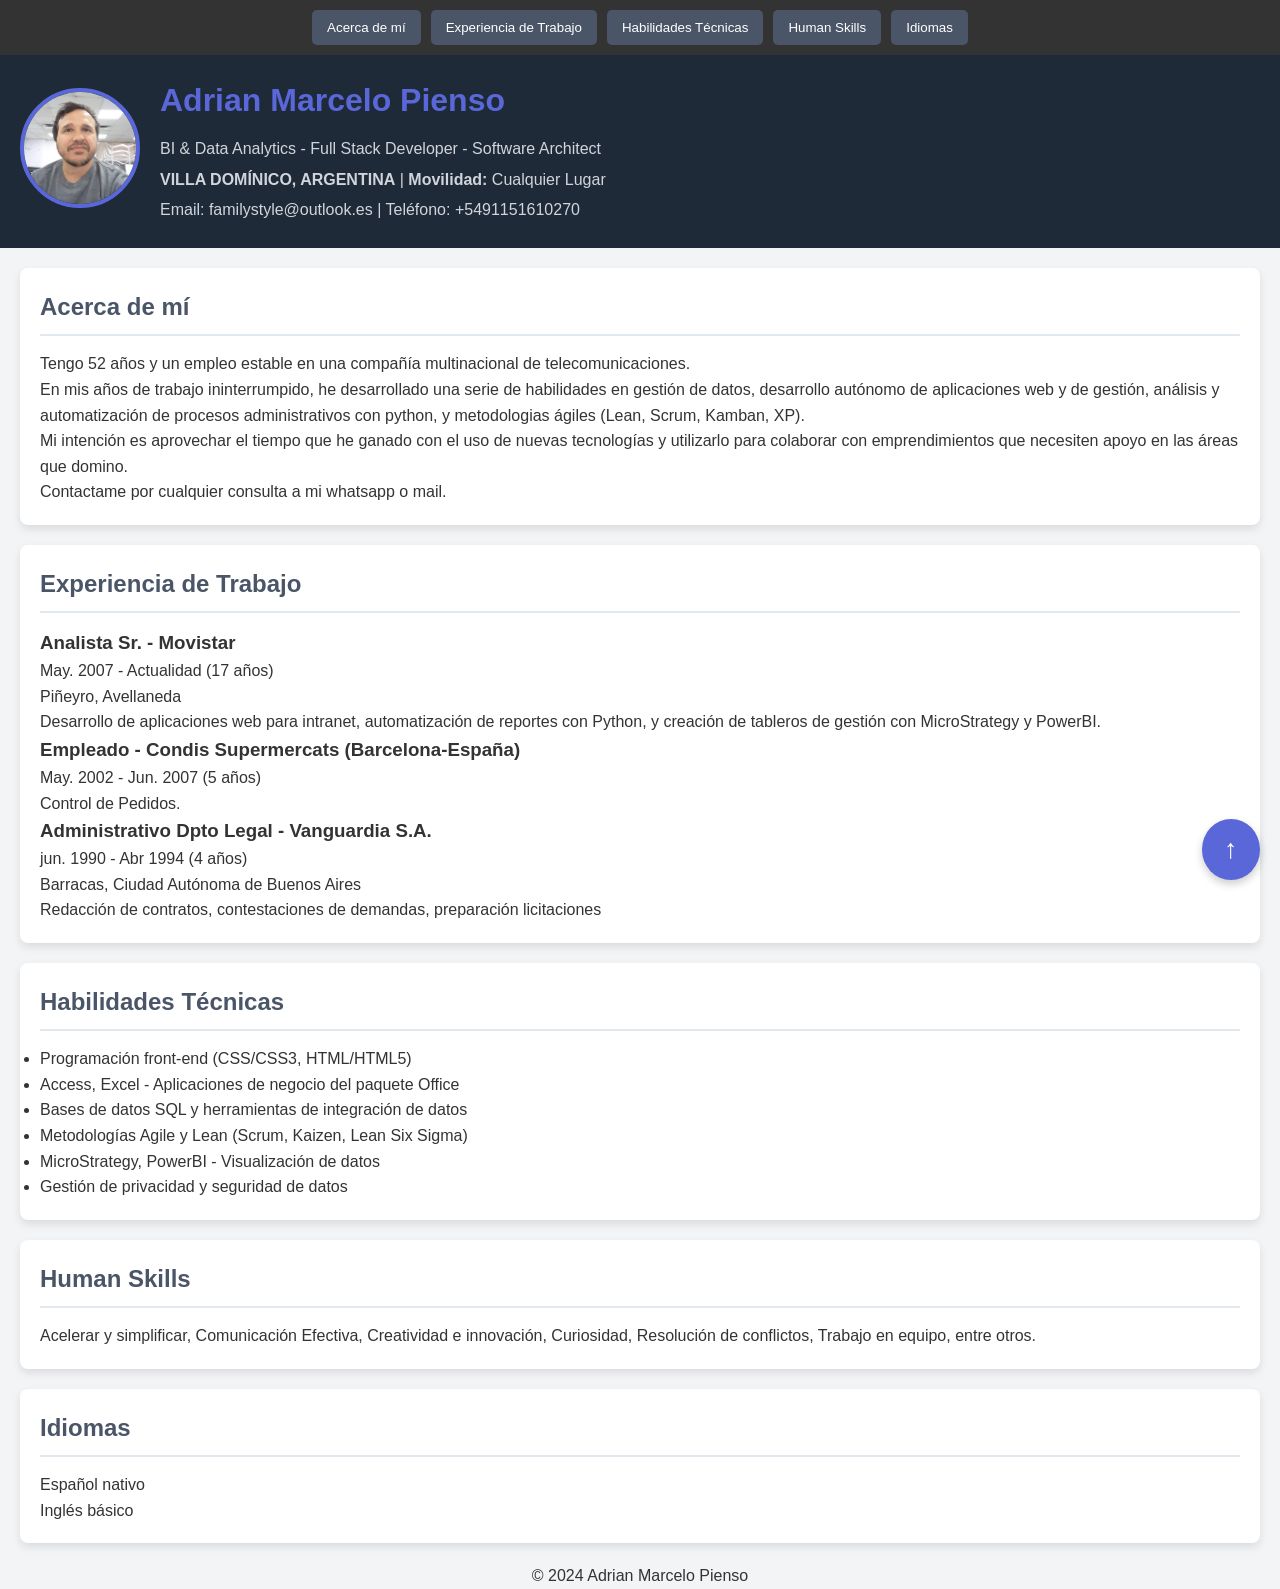
==== index.html @ 44ca7e8e "Subir proyecto de currículum vitae" ====
<!DOCTYPE html>
<html lang="es">
<head>
    <meta charset="UTF-8">
    <meta name="viewport" content="width=device-width, initial-scale=1.0">
    <title>Currículum Vitae - Adrian Marcelo Pienso</title>
    <link rel="stylesheet" href="styles.css">
</head>
<body>
    <!-- Navegación con botón de menú para dispositivos móviles -->
    <nav class="navigation">
        <button class="menu-icon" onclick="toggleMenu()">☰</button>
        <div class="nav-links">
            <button onclick="scrollToSection('about')">Acerca de mí</button>
            <button onclick="scrollToSection('experience')">Experiencia de Trabajo</button>
            <button onclick="scrollToSection('skills')">Habilidades Técnicas</button>
            <button onclick="scrollToSection('human-skills')">Human Skills</button>
            <button onclick="scrollToSection('languages')">Idiomas</button>
        </div>
    </nav>

    <header>
        <div class="photo">
            <img src="img/FotoPerfil.jpg" alt="Foto de Adrian Marcelo Pienso">
        </div>
        <div class="info">
            <h1>Adrian Marcelo Pienso</h1>
            <p>BI & Data Analytics - Full Stack Developer - Software Architect</p>
            <p><strong>VILLA DOMÍNICO, ARGENTINA</strong> | <strong>Movilidad:</strong> Cualquier Lugar</p>
            <p>Email: familystyle@outlook.es | Teléfono: +5491151610270</p>
        </div>
    </header>

    <main>
        <!-- Secciones del CV -->
        <section id="about">
            <h2>Acerca de mí</h2>
            <p>
                Tengo 52 años y un empleo estable en una compañía multinacional de telecomunicaciones.
                <br>En mis años de trabajo ininterrumpido, he desarrollado una serie de habilidades en gestión de datos, desarrollo autónomo de aplicaciones web y de gestión, análisis y automatización de procesos administrativos con python, y metodologias ágiles (Lean, Scrum, Kamban, XP).
                <br>Mi intención es aprovechar el tiempo que he ganado con el uso de nuevas tecnologías y utilizarlo para colaborar con emprendimientos que necesiten apoyo en las áreas que domino.
                <br>Contactame por cualquier consulta a mi whatsapp o mail.
            </p>

        </section>

        <section id="experience">
            <h2>Experiencia de Trabajo</h2>
            <div class="job">
                <h3>Analista Sr. - Movistar</h3>
                <span class="date">May. 2007 - Actualidad (17 años)</span>
                <p>Piñeyro, Avellaneda</p>
                <p>Desarrollo de aplicaciones web para intranet, automatización de reportes con Python, y creación de tableros de gestión con MicroStrategy y PowerBI.</p>
            </div>
            <div class="job">
                <h3>Empleado - Condis Supermercats (Barcelona-España)</h3>
                <span class="date">May. 2002 - Jun. 2007 (5 años)</span>
                <p>Control de Pedidos.</p>
            </div>
            <div class="job">
                <h3>Administrativo Dpto Legal - Vanguardia S.A.</h3>
                <span class="date">jun. 1990 - Abr 1994 (4 años)</span>
                <p>Barracas, Ciudad Autónoma de Buenos Aires</p>
                <p>Redacción de contratos, contestaciones de demandas, preparación licitaciones</p>
            </div>

        </section>

        <section id="skills">
            <h2>Habilidades Técnicas</h2>
            <ul>
                <li>Programación front-end (CSS/CSS3, HTML/HTML5)</li>
                <li>Access, Excel - Aplicaciones de negocio del paquete Office</li>
                <li>Bases de datos SQL y herramientas de integración de datos</li>
                <li>Metodologías Agile y Lean (Scrum, Kaizen, Lean Six Sigma)</li>
                <li>MicroStrategy, PowerBI - Visualización de datos</li>
                <li>Gestión de privacidad y seguridad de datos</li>
            </ul>
        </section>

        <section id="human-skills">
            <h2>Human Skills</h2>
            <p>Acelerar y simplificar, Comunicación Efectiva, Creatividad e innovación, Curiosidad, Resolución de conflictos, Trabajo en equipo, entre otros.</p>
        </section>

        <section id="languages">
            <h2>Idiomas</h2>
            <p>Español nativo</p>
            <p>Inglés básico</p>
        </section>
    </main>
    
    <footer>
        <p>&copy; 2024 Adrian Marcelo Pienso</p>
    </footer>

    <!-- Botón flotante para regresar arriba -->
    <button onclick="scrollToTop()" class="back-to-top">↑</button>

    <script>
        function scrollToSection(sectionId) {
            document.getElementById(sectionId).scrollIntoView({ behavior: 'smooth' });
        }

        function scrollToTop() {
            window.scrollTo({ top: 0, behavior: 'smooth' });
        }

        function toggleMenu() {
            const navLinks = document.querySelector('.nav-links');
            navLinks.classList.toggle('active');
        }
    </script>
</body>
</html>
---- styles.css ----
/* Global Styles */
* {
    margin: 0;
    padding: 0;
    box-sizing: border-box;
    font-family: Arial, sans-serif;
}

body {
    background-color: #f3f4f6;
    color: #333;
    line-height: 1.6;
}

/* Header */
header {
    display: flex;
    align-items: center;
    background-color: #1e2a38;
    color: #ffffff;
    padding: 20px;
    flex-wrap: wrap; /* Permitir que los elementos se apilen en pantallas pequeñas */
}

.photo img {
    width: 120px;
    height: 120px;
    border-radius: 50%;
    border: 4px solid #5a67d8;
}

.info {
    margin-left: 20px;
}

.info h1 {
    font-size: 2em;
    margin-bottom: 10px;
    color: #5a67d8;
}

.info p {
    margin: 5px 0;
    color: #d1d5db;
}

/* Main Content */
main {
    margin: 20px;
    display: flex;
    flex-direction: column;
    gap: 20px;
}

/* Sections */
section {
    background-color: #ffffff;
    padding: 20px;
    border-radius: 8px;
    box-shadow: 0 4px 8px rgba(0, 0, 0, 0.1);
}

h2 {
    color: #4a5568;
    border-bottom: 2px solid #e2e8f0;
    padding-bottom: 8px;
    margin-bottom: 15px;
    font-size: 1.5em;
}

/* Navigation */
.navigation {
    display: flex;
    justify-content: center;
    align-items: center;
    background-color: #333;
    padding: 10px;
    position: relative;
}

.menu-icon {
    display: none;
    background: none;
    border: none;
    font-size: 24px;
    color: #ffffff;
    cursor: pointer;
}

.nav-links {
    display: flex;
    gap: 10px;
}

.nav-links button {
    background-color: #4a5568;
    color: #ffffff;
    border: none;
    padding: 10px 15px;
    border-radius: 5px;
    cursor: pointer;
    transition: background 0.3s ease;
}

.nav-links button:hover {
    background-color: #2d3748;
}

/* Back to Top Button */
.back-to-top {
    position: fixed;
    bottom: 20px;
    right: 20px;
    background-color: #5a67d8;
    color: #ffffff;
    border: none;
    padding: 15px 22.5px;
    border-radius: 50%;
    font-size: 27px;
    cursor: pointer;
    box-shadow: 0 4px 8px rgba(0, 0, 0, 0.2);
    transition: background 0.3s ease;
}

.back-to-top:hover {
    background-color: #4c51bf;
}

/* Responsive Styles */
@media (max-width: 768px) {
    .photo {
        display: flex;
        justify-content: center;
        width: 100%;
        margin-bottom: 10px;
    }

    .info {
        margin-left: 0;
        text-align: center;
        width: 100%;
    }

    .nav-links {
        display: none;
        flex-direction: column;
        gap: 10px;
        position: absolute;
        top: 50px;
        left: 10px;
        background-color: #333;
        padding: 10px;
        border-radius: 5px;
    }

    .nav-links.active {
        display: flex;
    }

    .menu-icon {
        display: inline-block;
    }
}

footer{
    text-align: center;
}
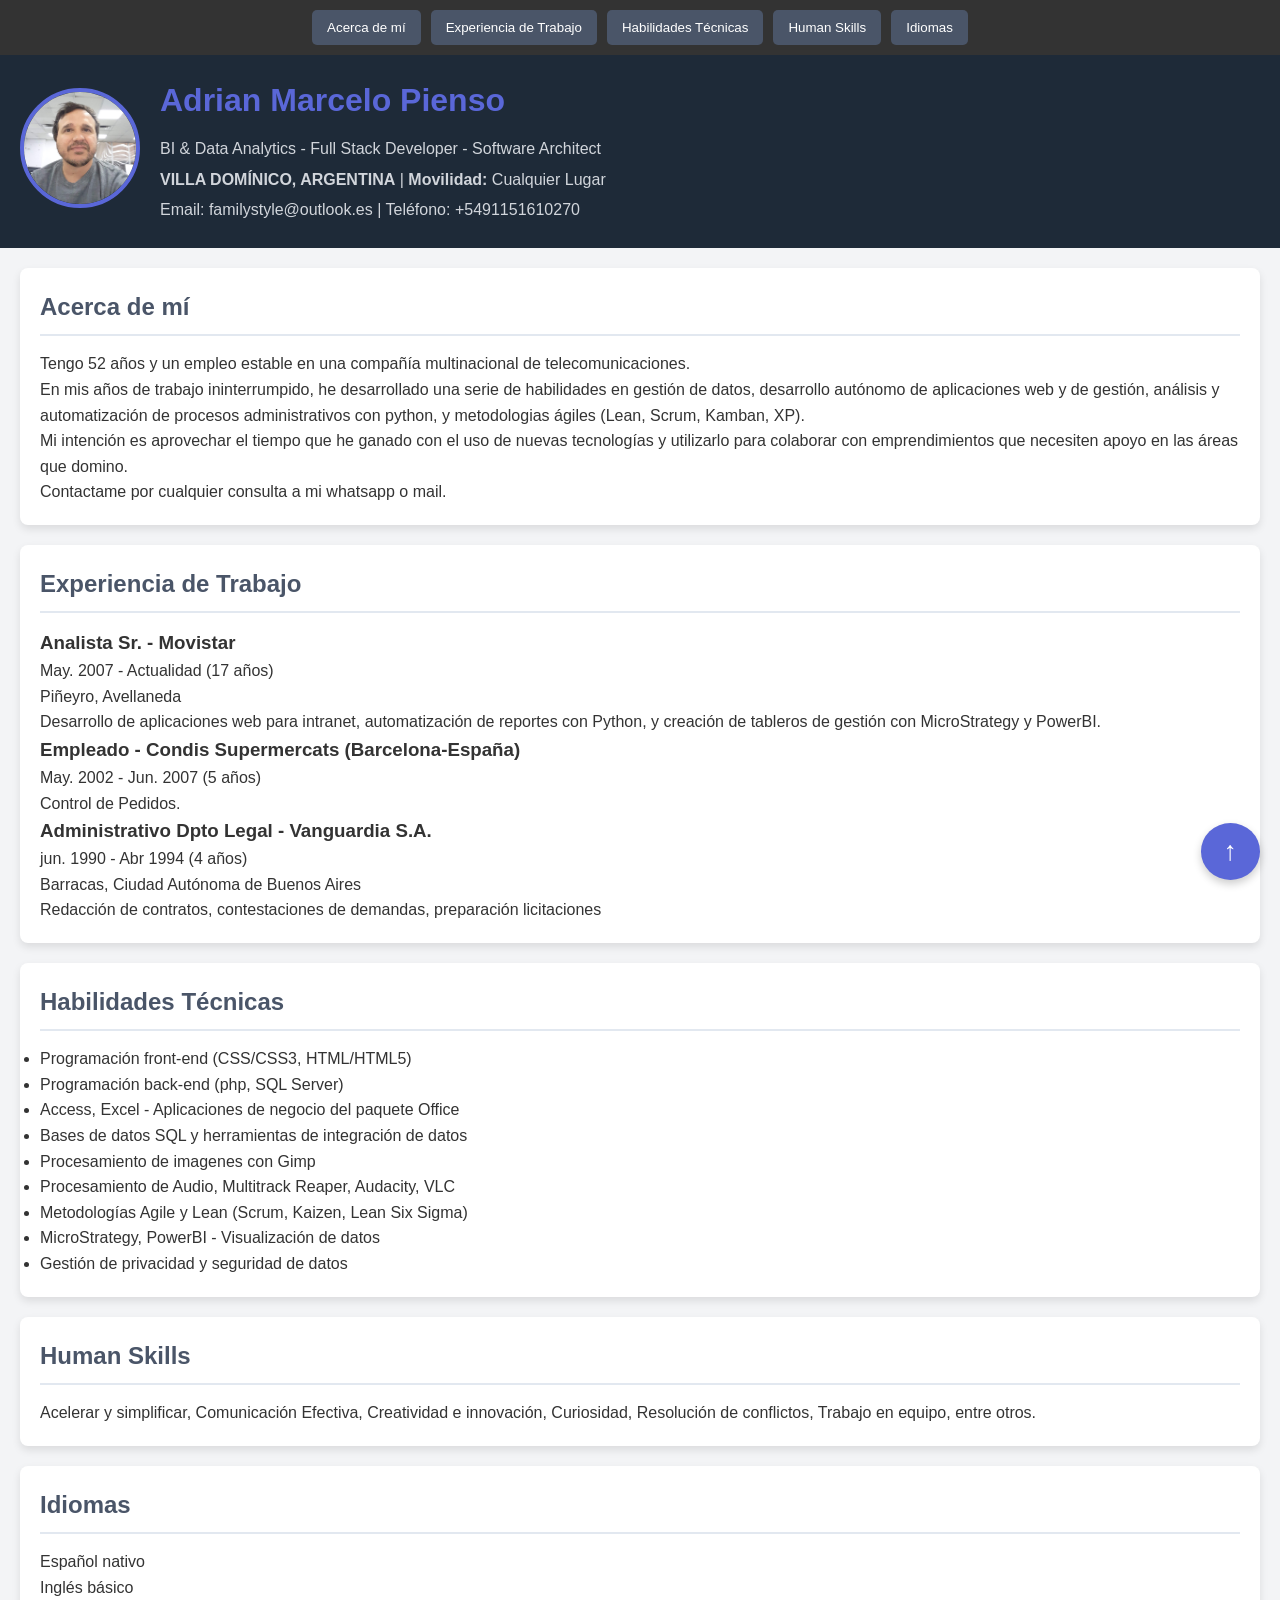
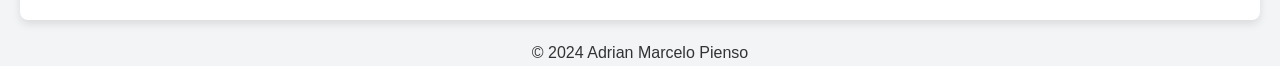
==== commit b78f4c28: "Actualización currículum vitae" ====
--- a/index.html
+++ b/index.html
@@ -70,8 +70,11 @@
             <h2>Habilidades Técnicas</h2>
             <ul>
                 <li>Programación front-end (CSS/CSS3, HTML/HTML5)</li>
+                <li>Programación back-end (php, SQL Server)</li>
                 <li>Access, Excel - Aplicaciones de negocio del paquete Office</li>
                 <li>Bases de datos SQL y herramientas de integración de datos</li>
+                <li>Procesamiento de imagenes con Gimp</li>
+                <li>Procesamiento de Audio, Multitrack Reaper, Audacity, VLC</li>
                 <li>Metodologías Agile y Lean (Scrum, Kaizen, Lean Six Sigma)</li>
                 <li>MicroStrategy, PowerBI - Visualización de datos</li>
                 <li>Gestión de privacidad y seguridad de datos</li>
--- a/styles.css
+++ b/styles.css
@@ -114,7 +114,7 @@
     background-color: #5a67d8;
     color: #ffffff;
     border: none;
-    padding: 15px 22.5px;
+    padding: 13px 23px;
     border-radius: 50%;
     font-size: 27px;
     cursor: pointer;
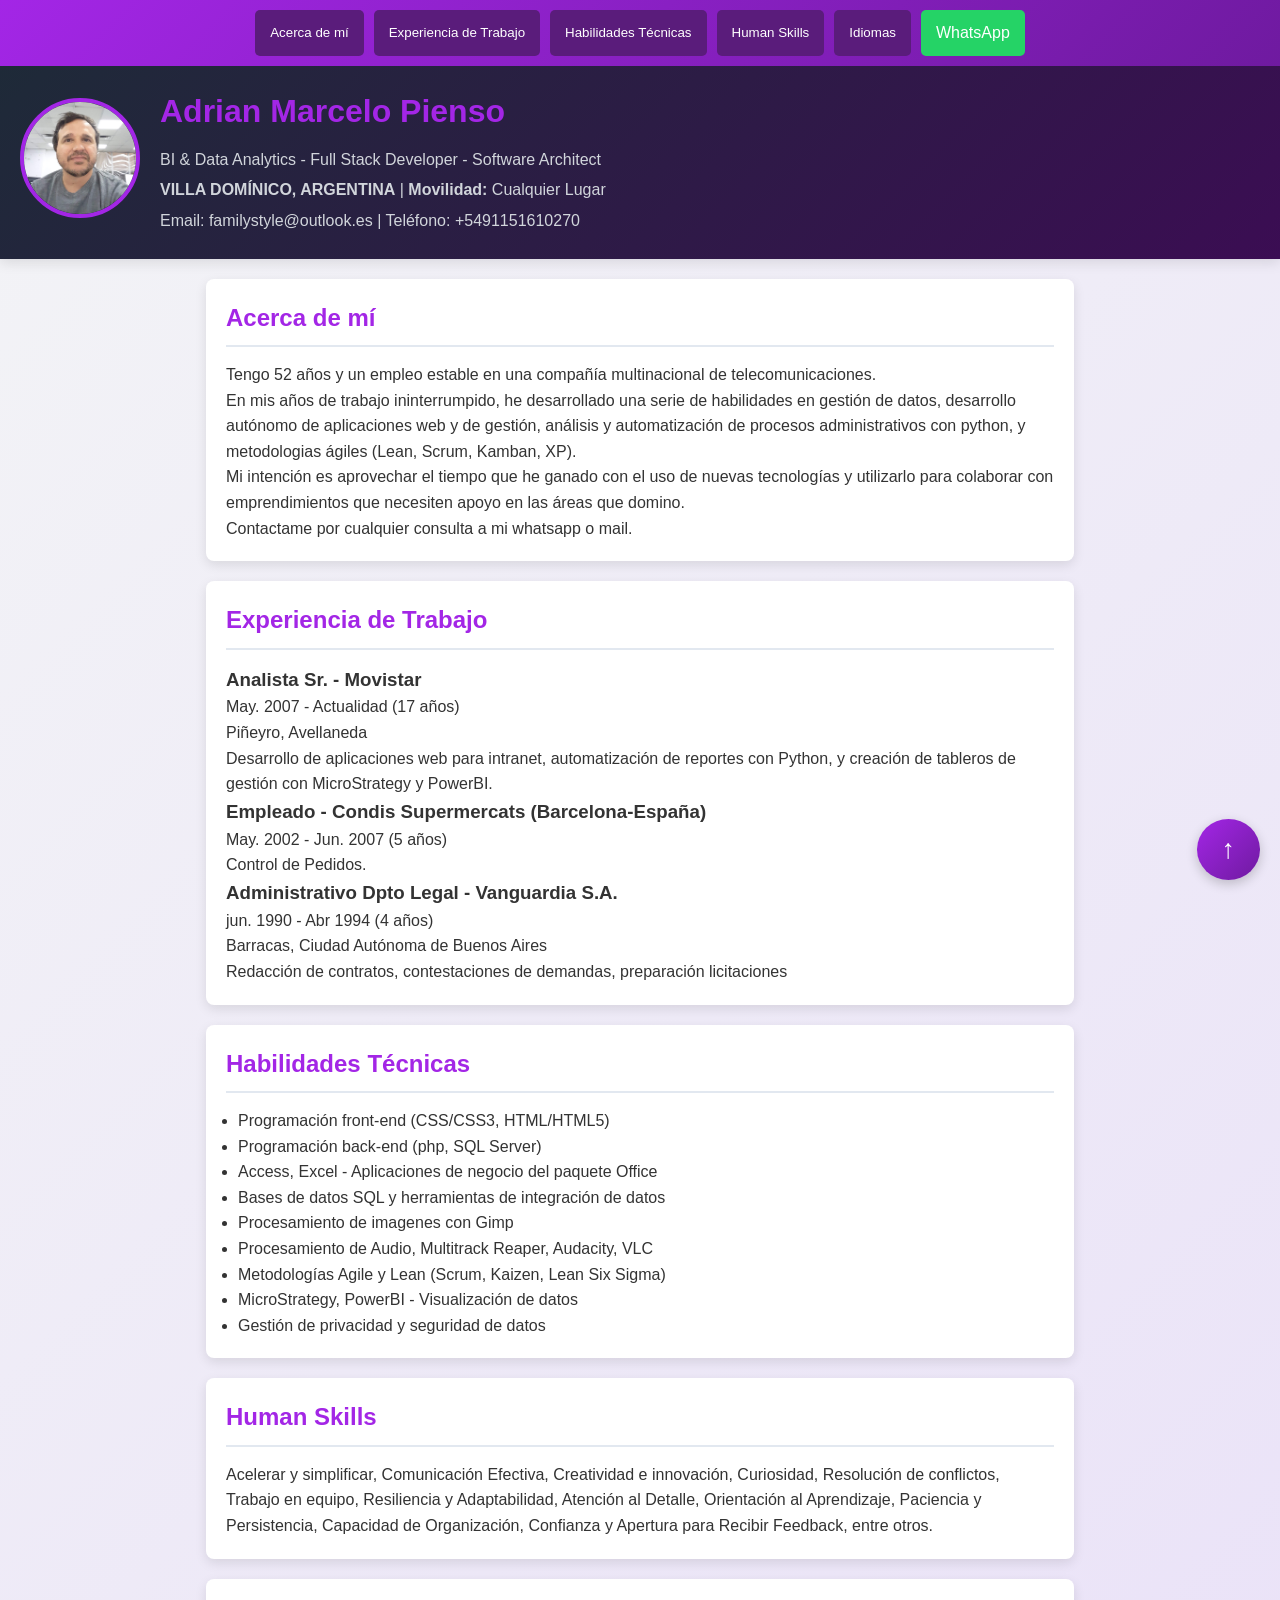
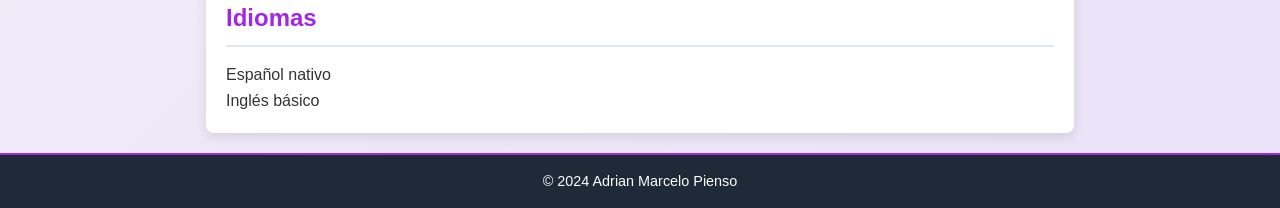
==== commit b64ea0b7: "Actualización currículum vitae" ====
--- a/index.html
+++ b/index.html
@@ -7,8 +7,8 @@
     <link rel="stylesheet" href="styles.css">
 </head>
 <body>
-    <!-- Navegación con botón de menú para dispositivos móviles -->
-    <nav class="navigation">
+    <!-- Navigation -->
+    <div class="navigation">
         <button class="menu-icon" onclick="toggleMenu()">☰</button>
         <div class="nav-links">
             <button onclick="scrollToSection('about')">Acerca de mí</button>
@@ -16,8 +16,11 @@
             <button onclick="scrollToSection('skills')">Habilidades Técnicas</button>
             <button onclick="scrollToSection('human-skills')">Human Skills</button>
             <button onclick="scrollToSection('languages')">Idiomas</button>
+            <!-- Nuevo botón de WhatsApp -->
+            <a href="https://api.whatsapp.com/send/?phone=5491151610270&text=Hola+Adrian%21" target="_blank" class="whatsapp-button">WhatsApp</a>
         </div>
-    </nav>
+    </div>
+
 
     <header>
         <div class="photo">
@@ -83,8 +86,9 @@
 
         <section id="human-skills">
             <h2>Human Skills</h2>
-            <p>Acelerar y simplificar, Comunicación Efectiva, Creatividad e innovación, Curiosidad, Resolución de conflictos, Trabajo en equipo, entre otros.</p>
+            <p>Acelerar y simplificar, Comunicación Efectiva, Creatividad e innovación, Curiosidad, Resolución de conflictos, Trabajo en equipo, Resiliencia y Adaptabilidad, Atención al Detalle, Orientación al Aprendizaje, Paciencia y Persistencia, Capacidad de Organización, Confianza y Apertura para Recibir Feedback, entre otros.</p>
         </section>
+       
 
         <section id="languages">
             <h2>Idiomas</h2>
--- a/styles.css
+++ b/styles.css
@@ -7,7 +7,7 @@
 }
 
 body {
-    background-color: #f3f4f6;
+    background: linear-gradient(135deg, #f3f4f6, #eae2f8);
     color: #333;
     line-height: 1.6;
 }
@@ -16,17 +16,18 @@
 header {
     display: flex;
     align-items: center;
-    background-color: #1e2a38;
+    background: linear-gradient(135deg, #1e2a38, #3b0d53);
     color: #ffffff;
     padding: 20px;
     flex-wrap: wrap; /* Permitir que los elementos se apilen en pantallas pequeñas */
+    box-shadow: 0px 4px 12px rgba(0, 0, 0, 0.1);
 }
 
 .photo img {
     width: 120px;
     height: 120px;
     border-radius: 50%;
-    border: 4px solid #5a67d8;
+    border: 4px solid #a326e6;
 }
 
 .info {
@@ -36,7 +37,7 @@
 .info h1 {
     font-size: 2em;
     margin-bottom: 10px;
-    color: #5a67d8;
+    color: #a326e6;
 }
 
 .info p {
@@ -54,14 +55,21 @@
 
 /* Sections */
 section {
-    background-color: #ffffff;
+    background: #ffffff;
     padding: 20px;
     border-radius: 8px;
-    box-shadow: 0 4px 8px rgba(0, 0, 0, 0.1);
+    box-shadow: 0px 4px 12px rgba(0, 0, 0, 0.1);
+    transition: transform 0.3s ease;
+    width: 70%; /* Ocupa el 70% del ancho en pantallas grandes */
+    margin: 0 auto; /* Centra la sección horizontalmente */
+}
+
+section:hover {
+    transform: scale(1.02);
 }
 
 h2 {
-    color: #4a5568;
+    color: #a326e6;
     border-bottom: 2px solid #e2e8f0;
     padding-bottom: 8px;
     margin-bottom: 15px;
@@ -73,7 +81,7 @@
     display: flex;
     justify-content: center;
     align-items: center;
-    background-color: #333;
+    background: linear-gradient(135deg, #a326e6, #6f1aa0);
     padding: 10px;
     position: relative;
 }
@@ -93,17 +101,18 @@
 }
 
 .nav-links button {
-    background-color: #4a5568;
+    background-color: #5a1c7b;
     color: #ffffff;
     border: none;
     padding: 10px 15px;
     border-radius: 5px;
     cursor: pointer;
-    transition: background 0.3s ease;
+    transition: background 0.3s ease, transform 0.3s ease;
 }
 
 .nav-links button:hover {
-    background-color: #2d3748;
+    background-color: #a326e6;
+    transform: translateY(-2px);
 }
 
 /* Back to Top Button */
@@ -111,20 +120,52 @@
     position: fixed;
     bottom: 20px;
     right: 20px;
-    background-color: #5a67d8;
+    background: linear-gradient(135deg, #a326e6, #6f1aa0);
     color: #ffffff;
     border: none;
-    padding: 13px 23px;
+    padding: 15px 25px;
     border-radius: 50%;
     font-size: 27px;
     cursor: pointer;
-    box-shadow: 0 4px 8px rgba(0, 0, 0, 0.2);
+    box-shadow: 0px 4px 12px rgba(0, 0, 0, 0.2);
+    transition: background 0.3s ease, box-shadow 0.3s ease;
+}
+
+.back-to-top:hover {
+    background: #6f1aa0;
+    box-shadow: 0px 6px 14px rgba(0, 0, 0, 0.3);
+}
+
+/* Footer */
+footer {
+    text-align: center;
+    padding: 15px;
+    background: #1e2a38;
+    color: #ffffff;
+    font-size: 0.9em;
+    margin-top: 20px;
+    border-top: 2px solid #a326e6;
+}
+
+li {
+    margin-left: 12px;
+}
+
+/* Estilo para el botón de WhatsApp */
+.whatsapp-button {
+    background-color: #25d366; /* Color verde de WhatsApp */
+    color: #ffffff;
+    text-decoration: none;
+    padding: 10px 15px;
+    border-radius: 5px;
+    cursor: pointer;
     transition: background 0.3s ease;
 }
 
-.back-to-top:hover {
-    background-color: #4c51bf;
-}
+.whatsapp-button:hover {
+    background-color: #1ebc57;
+}
+
 
 /* Responsive Styles */
 @media (max-width: 768px) {
@@ -148,7 +189,7 @@
         position: absolute;
         top: 50px;
         left: 10px;
-        background-color: #333;
+        background-color: #5a1c7b;
         padding: 10px;
         border-radius: 5px;
     }
@@ -160,8 +201,8 @@
     .menu-icon {
         display: inline-block;
     }
-}
-
-footer{
-    text-align: center;
+    
+    section {
+        width: 100%; /* Ocupa el 100% del ancho en pantallas pequeñas */
+    }
 }
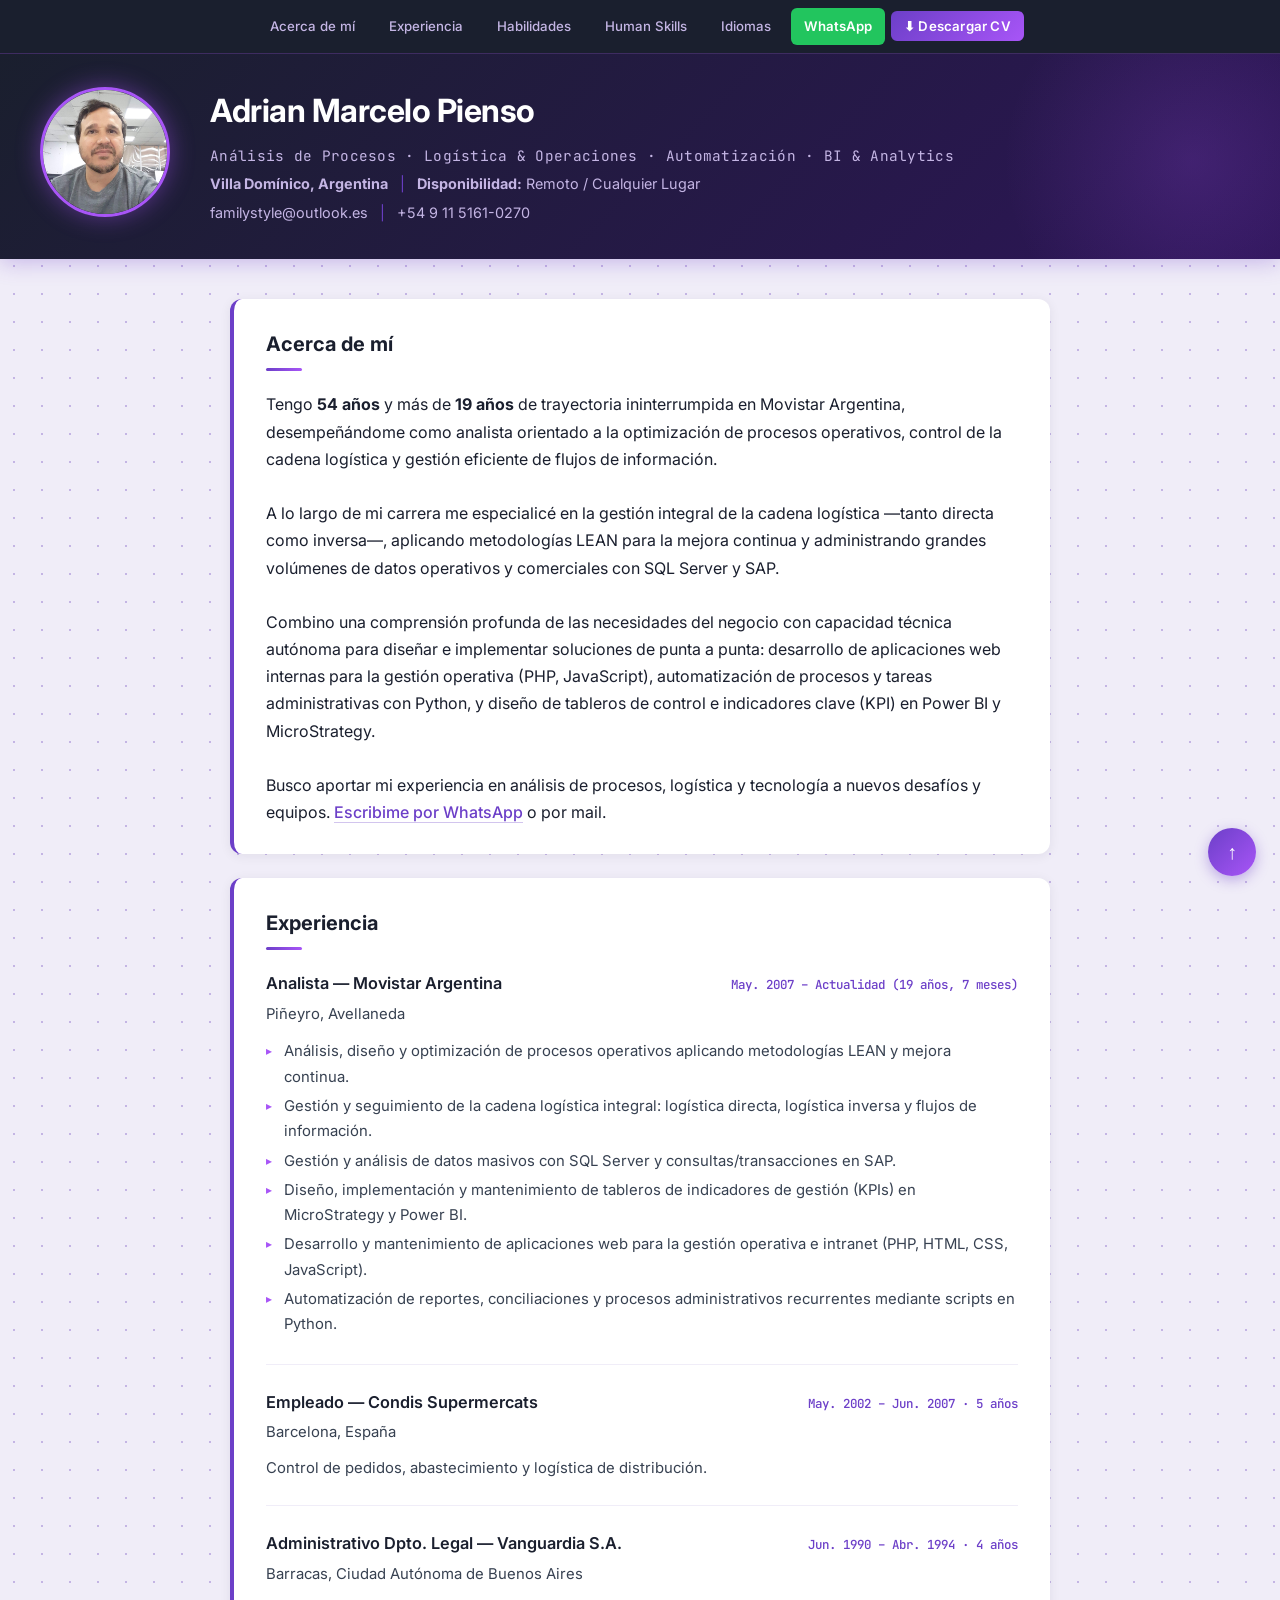
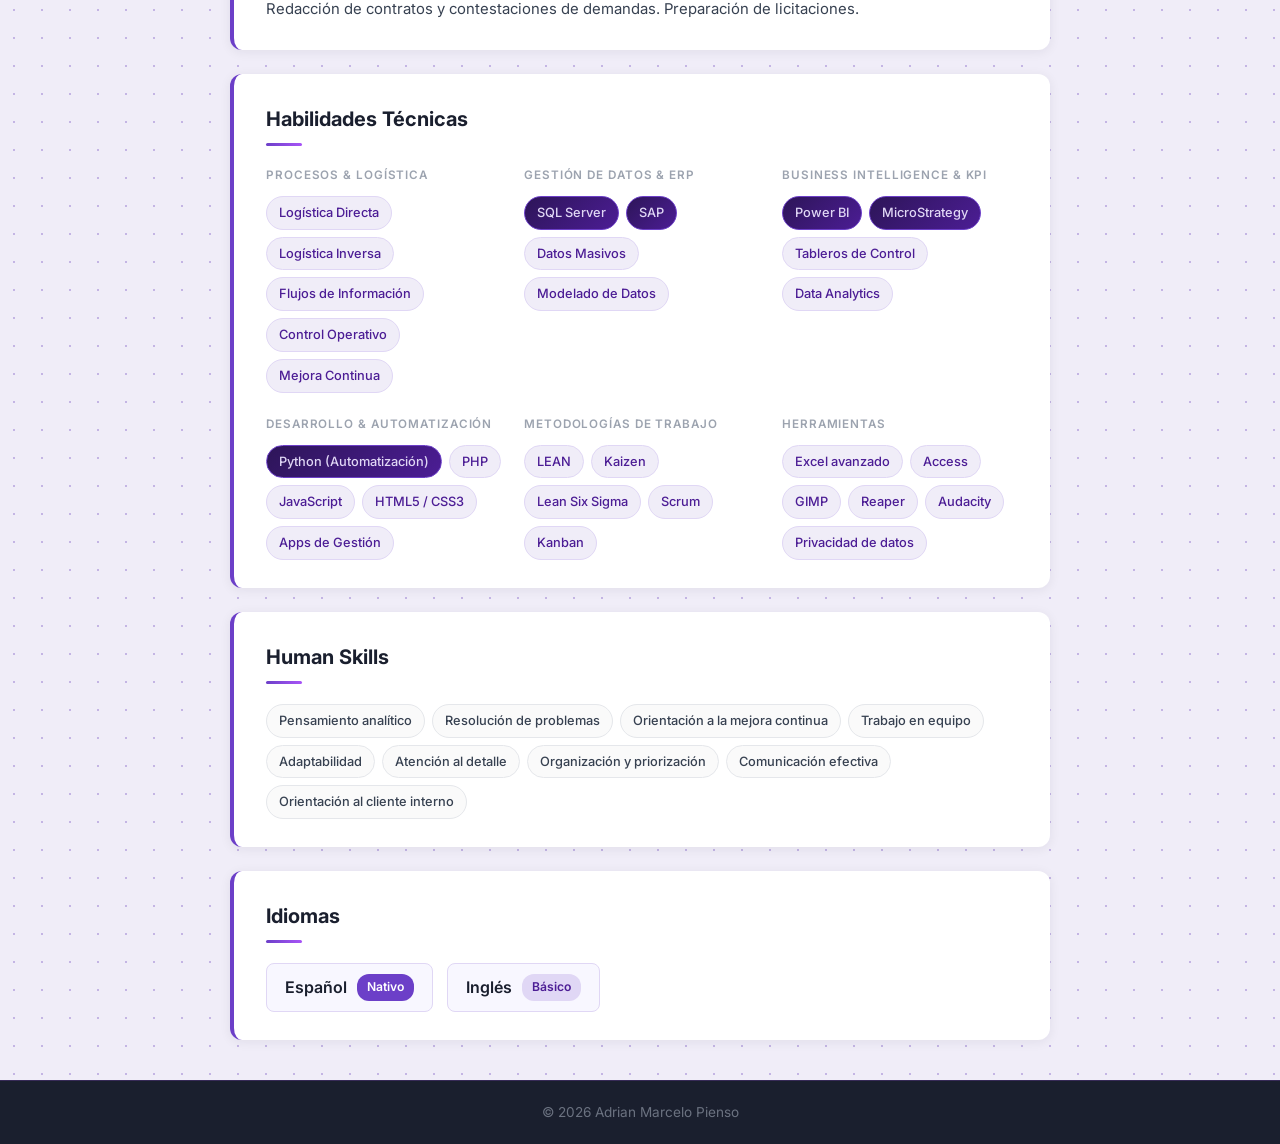
==== commit b735b982: "feat: add AI Hype Syndrome research paper with OpenTimestamps verification and supporting assets" ====
--- a/index.html
+++ b/index.html
@@ -3,110 +3,262 @@
 <head>
     <meta charset="UTF-8">
     <meta name="viewport" content="width=device-width, initial-scale=1.0">
-    <title>Currículum Vitae - Adrian Marcelo Pienso</title>
+    <title>Currículum Vitae — Adrian Marcelo Pienso</title>
+    <link rel="preconnect" href="https://fonts.googleapis.com">
+    <link rel="preconnect" href="https://fonts.gstatic.com" crossorigin>
+    <link href="https://fonts.googleapis.com/css2?family=Inter:wght@300;400;500;600;700&family=JetBrains+Mono:wght@400;500&display=swap" rel="stylesheet">
     <link rel="stylesheet" href="styles.css">
 </head>
 <body>
+
     <!-- Navigation -->
     <div class="navigation">
         <button class="menu-icon" onclick="toggleMenu()">☰</button>
         <div class="nav-links">
             <button onclick="scrollToSection('about')">Acerca de mí</button>
-            <button onclick="scrollToSection('experience')">Experiencia de Trabajo</button>
-            <button onclick="scrollToSection('skills')">Habilidades Técnicas</button>
+            <button onclick="scrollToSection('experience')">Experiencia</button>
+            <button onclick="scrollToSection('skills')">Habilidades</button>
             <button onclick="scrollToSection('human-skills')">Human Skills</button>
             <button onclick="scrollToSection('languages')">Idiomas</button>
-            <!-- Nuevo botón de WhatsApp -->
             <a href="https://api.whatsapp.com/send/?phone=5491151610270&text=Hola+Adrian%21" target="_blank" class="whatsapp-button">WhatsApp</a>
+            <button onclick="openPdfModal()" class="pdf-button">⬇ Descargar CV</button>
         </div>
     </div>
 
-
+    <div id="cv-content">
     <header>
         <div class="photo">
             <img src="img/FotoPerfil.jpg" alt="Foto de Adrian Marcelo Pienso">
         </div>
         <div class="info">
             <h1>Adrian Marcelo Pienso</h1>
-            <p>BI & Data Analytics - Full Stack Developer - Software Architect</p>
-            <p><strong>VILLA DOMÍNICO, ARGENTINA</strong> | <strong>Movilidad:</strong> Cualquier Lugar</p>
-            <p>Email: familystyle@outlook.es | Teléfono: +5491151610270</p>
+            <p class="tagline">Análisis de Procesos · Logística &amp; Operaciones · Automatización · BI &amp; Analytics</p>
+            <p><strong>Villa Domínico, Argentina</strong> <span class="separator">|</span> <strong>Disponibilidad:</strong> Remoto / Cualquier Lugar</p>
+            <p>familystyle@outlook.es <span class="separator">|</span> +54 9 11 5161-0270</p>
         </div>
     </header>
 
     <main>
-        <!-- Secciones del CV -->
+
         <section id="about">
             <h2>Acerca de mí</h2>
             <p>
-                Tengo 52 años y un empleo estable en una compañía multinacional de telecomunicaciones.
-                <br>En mis años de trabajo ininterrumpido, he desarrollado una serie de habilidades en gestión de datos, desarrollo autónomo de aplicaciones web y de gestión, análisis y automatización de procesos administrativos con python, y metodologias ágiles (Lean, Scrum, Kamban, XP).
-                <br>Mi intención es aprovechar el tiempo que he ganado con el uso de nuevas tecnologías y utilizarlo para colaborar con emprendimientos que necesiten apoyo en las áreas que domino.
-                <br>Contactame por cualquier consulta a mi whatsapp o mail.
+                Tengo <strong><span id="age"></span> años</strong> y más de <strong><span id="movistar-years"></span> años</strong> de trayectoria ininterrumpida en Movistar Argentina, desempeñándome como analista orientado a la optimización de procesos operativos, control de la cadena logística y gestión eficiente de flujos de información.
             </p>
-
+            <br>
+            <p>
+                A lo largo de mi carrera me especialicé en la gestión integral de la cadena logística —tanto directa como inversa—, aplicando metodologías LEAN para la mejora continua y administrando grandes volúmenes de datos operativos y comerciales con SQL Server y SAP.
+            </p>
+            <br>
+            <p>
+                Combino una comprensión profunda de las necesidades del negocio con capacidad técnica autónoma para diseñar e implementar soluciones de punta a punta: desarrollo de aplicaciones web internas para la gestión operativa (PHP, JavaScript), automatización de procesos y tareas administrativas con Python, y diseño de tableros de control e indicadores clave (KPI) en Power BI y MicroStrategy.
+            </p>
+            <br>
+            <p>
+                Busco aportar mi experiencia en análisis de procesos, logística y tecnología a nuevos desafíos y equipos.
+                <a href="https://api.whatsapp.com/send/?phone=5491151610270&text=Hola+Adrian%21" target="_blank">Escribime por WhatsApp</a> o por mail.
+            </p>
         </section>
 
         <section id="experience">
-            <h2>Experiencia de Trabajo</h2>
+            <h2>Experiencia</h2>
+
             <div class="job">
-                <h3>Analista Sr. - Movistar</h3>
-                <span class="date">May. 2007 - Actualidad (17 años)</span>
-                <p>Piñeyro, Avellaneda</p>
-                <p>Desarrollo de aplicaciones web para intranet, automatización de reportes con Python, y creación de tableros de gestión con MicroStrategy y PowerBI.</p>
-            </div>
+                <div class="job-header">
+                    <h3>Analista — Movistar Argentina</h3>
+                    <span class="date">May. 2007 – Actualidad <span id="movistar-duration"></span></span>
+                </div>
+                <p class="job-location">Piñeyro, Avellaneda</p>
+                <ul>
+                    <li>Análisis, diseño y optimización de procesos operativos aplicando metodologías LEAN y mejora continua.</li>
+                    <li>Gestión y seguimiento de la cadena logística integral: logística directa, logística inversa y flujos de información.</li>
+                    <li>Gestión y análisis de datos masivos con SQL Server y consultas/transacciones en SAP.</li>
+                    <li>Diseño, implementación y mantenimiento de tableros de indicadores de gestión (KPIs) en MicroStrategy y Power BI.</li>
+                    <li>Desarrollo y mantenimiento de aplicaciones web para la gestión operativa e intranet (PHP, HTML, CSS, JavaScript).</li>
+                    <li>Automatización de reportes, conciliaciones y procesos administrativos recurrentes mediante scripts en Python.</li>
+                </ul>
+            </div>
+
             <div class="job">
-                <h3>Empleado - Condis Supermercats (Barcelona-España)</h3>
-                <span class="date">May. 2002 - Jun. 2007 (5 años)</span>
-                <p>Control de Pedidos.</p>
-            </div>
+                <div class="job-header">
+                    <h3>Empleado — Condis Supermercats</h3>
+                    <span class="date">May. 2002 – Jun. 2007 · 5 años</span>
+                </div>
+                <p class="job-location">Barcelona, España</p>
+                <p>Control de pedidos, abastecimiento y logística de distribución.</p>
+            </div>
+
             <div class="job">
-                <h3>Administrativo Dpto Legal - Vanguardia S.A.</h3>
-                <span class="date">jun. 1990 - Abr 1994 (4 años)</span>
-                <p>Barracas, Ciudad Autónoma de Buenos Aires</p>
-                <p>Redacción de contratos, contestaciones de demandas, preparación licitaciones</p>
-            </div>
-
+                <div class="job-header">
+                    <h3>Administrativo Dpto. Legal — Vanguardia S.A.</h3>
+                    <span class="date">Jun. 1990 – Abr. 1994 · 4 años</span>
+                </div>
+                <p class="job-location">Barracas, Ciudad Autónoma de Buenos Aires</p>
+                <p>Redacción de contratos y contestaciones de demandas. Preparación de licitaciones.</p>
+            </div>
         </section>
 
         <section id="skills">
             <h2>Habilidades Técnicas</h2>
-            <ul>
-                <li>Programación front-end (CSS/CSS3, HTML/HTML5)</li>
-                <li>Programación back-end (php, SQL Server)</li>
-                <li>Access, Excel - Aplicaciones de negocio del paquete Office</li>
-                <li>Bases de datos SQL y herramientas de integración de datos</li>
-                <li>Procesamiento de imagenes con Gimp</li>
-                <li>Procesamiento de Audio, Multitrack Reaper, Audacity, VLC</li>
-                <li>Metodologías Agile y Lean (Scrum, Kaizen, Lean Six Sigma)</li>
-                <li>MicroStrategy, PowerBI - Visualización de datos</li>
-                <li>Gestión de privacidad y seguridad de datos</li>
-            </ul>
+            <div class="skills-grid">
+
+                <div class="skill-group">
+                    <h4>Procesos &amp; Logística</h4>
+                    <div class="tags">
+                        <span class="tag">Logística Directa</span>
+                        <span class="tag">Logística Inversa</span>
+                        <span class="tag">Flujos de Información</span>
+                        <span class="tag">Control Operativo</span>
+                        <span class="tag">Mejora Continua</span>
+                    </div>
+                </div>
+
+                <div class="skill-group">
+                    <h4>Gestión de Datos &amp; ERP</h4>
+                    <div class="tags">
+                        <span class="tag highlight">SQL Server</span>
+                        <span class="tag highlight">SAP</span>
+                        <span class="tag">Datos Masivos</span>
+                        <span class="tag">Modelado de Datos</span>
+                    </div>
+                </div>
+
+                <div class="skill-group">
+                    <h4>Business Intelligence &amp; KPI</h4>
+                    <div class="tags">
+                        <span class="tag highlight">Power BI</span>
+                        <span class="tag highlight">MicroStrategy</span>
+                        <span class="tag">Tableros de Control</span>
+                        <span class="tag">Data Analytics</span>
+                    </div>
+                </div>
+
+                <div class="skill-group">
+                    <h4>Desarrollo &amp; Automatización</h4>
+                    <div class="tags">
+                        <span class="tag highlight">Python (Automatización)</span>
+                        <span class="tag">PHP</span>
+                        <span class="tag">JavaScript</span>
+                        <span class="tag">HTML5 / CSS3</span>
+                        <span class="tag">Apps de Gestión</span>
+                    </div>
+                </div>
+
+                <div class="skill-group">
+                    <h4>Metodologías de Trabajo</h4>
+                    <div class="tags">
+                        <span class="tag">LEAN</span>
+                        <span class="tag">Kaizen</span>
+                        <span class="tag">Lean Six Sigma</span>
+                        <span class="tag">Scrum</span>
+                        <span class="tag">Kanban</span>
+                    </div>
+                </div>
+
+                <div class="skill-group">
+                    <h4>Herramientas</h4>
+                    <div class="tags">
+                        <span class="tag">Excel avanzado</span>
+                        <span class="tag">Access</span>
+                        <span class="tag">GIMP</span>
+                        <span class="tag">Reaper</span>
+                        <span class="tag">Audacity</span>
+                        <span class="tag">Privacidad de datos</span>
+                    </div>
+                </div>
+
+            </div>
         </section>
 
         <section id="human-skills">
             <h2>Human Skills</h2>
-            <p>Acelerar y simplificar, Comunicación Efectiva, Creatividad e innovación, Curiosidad, Resolución de conflictos, Trabajo en equipo, Resiliencia y Adaptabilidad, Atención al Detalle, Orientación al Aprendizaje, Paciencia y Persistencia, Capacidad de Organización, Confianza y Apertura para Recibir Feedback, entre otros.</p>
+            <div class="tags">
+                <span class="tag soft">Pensamiento analítico</span>
+                <span class="tag soft">Resolución de problemas</span>
+                <span class="tag soft">Orientación a la mejora continua</span>
+                <span class="tag soft">Trabajo en equipo</span>
+                <span class="tag soft">Adaptabilidad</span>
+                <span class="tag soft">Atención al detalle</span>
+                <span class="tag soft">Organización y priorización</span>
+                <span class="tag soft">Comunicación efectiva</span>
+                <span class="tag soft">Orientación al cliente interno</span>
+            </div>
         </section>
-       
 
         <section id="languages">
             <h2>Idiomas</h2>
-            <p>Español nativo</p>
-            <p>Inglés básico</p>
+            <div class="language-grid">
+                <div class="language-item">
+                    <span class="lang-name">Español</span>
+                    <span class="lang-level native">Nativo</span>
+                </div>
+                <div class="language-item">
+                    <span class="lang-name">Inglés</span>
+                    <span class="lang-level basic">Básico</span>
+                </div>
+            </div>
         </section>
+
     </main>
-    
+
     <footer>
-        <p>&copy; 2024 Adrian Marcelo Pienso</p>
+        <p>&copy; <span id="footer-year"></span> Adrian Marcelo Pienso</p>
     </footer>
 
-    <!-- Botón flotante para regresar arriba -->
-    <button onclick="scrollToTop()" class="back-to-top">↑</button>
+    </div><!-- #cv-content -->
+
+    <button onclick="scrollToTop()" class="back-to-top" title="Volver arriba">↑</button>
+
+    <!-- Modal PDF -->
+    <div id="pdf-modal" class="modal-overlay" onclick="closePdfModal(event)">
+        <div class="modal-box">
+            <h3>Acceso protegido</h3>
+            <p>Ingresá el token de acceso para descargar el CV en PDF.</p>
+            <input type="password" id="token-input" placeholder="Token de acceso" autocomplete="off">
+            <p id="token-error" class="token-error"></p>
+            <div class="modal-actions">
+                <button onclick="validateAndDownload()" class="btn-primary">Descargar</button>
+                <button onclick="closePdfModal()" class="btn-secondary">Cancelar</button>
+            </div>
+        </div>
+    </div>
 
     <script>
-        function scrollToSection(sectionId) {
-            document.getElementById(sectionId).scrollIntoView({ behavior: 'smooth' });
+        function calcAge(dob) {
+            const today = new Date();
+            const birth = new Date(dob);
+            let age = today.getFullYear() - birth.getFullYear();
+            const m = today.getMonth() - birth.getMonth();
+            if (m < 0 || (m === 0 && today.getDate() < birth.getDate())) age--;
+            return age;
+        }
+
+        function calcYears(startDate) {
+            const start = new Date(startDate);
+            const now = new Date();
+            let years = now.getFullYear() - start.getFullYear();
+            const m = now.getMonth() - start.getMonth();
+            if (m < 0 || (m === 0 && now.getDate() < start.getDate())) years--;
+            return years;
+        }
+
+        function calcDuration(startDate) {
+            const start = new Date(startDate);
+            const now = new Date();
+            let years = now.getFullYear() - start.getFullYear();
+            let months = now.getMonth() - start.getMonth();
+            if (months < 0) { years--; months += 12; }
+            if (months === 0) return `(${years} años)`;
+            return `(${years} años, ${months} mes${months !== 1 ? 'es' : ''})`;
+        }
+
+        document.getElementById('age').textContent = calcAge('1972-04-03');
+        document.getElementById('movistar-years').textContent = calcYears('2007-05-01');
+        document.getElementById('movistar-duration').textContent = calcDuration('2007-05-01');
+        document.getElementById('footer-year').textContent = new Date().getFullYear();
+
+        function scrollToSection(id) {
+            document.getElementById(id).scrollIntoView({ behavior: 'smooth' });
         }
 
         function scrollToTop() {
@@ -114,9 +266,145 @@
         }
 
         function toggleMenu() {
-            const navLinks = document.querySelector('.nav-links');
-            navLinks.classList.toggle('active');
+            document.querySelector('.nav-links').classList.toggle('active');
+        }
+
+        function openPdfModal() {
+            document.getElementById('token-input').value = '';
+            document.getElementById('token-error').textContent = '';
+            document.getElementById('pdf-modal').classList.add('visible');
+            setTimeout(() => document.getElementById('token-input').focus(), 120);
+        }
+
+        function closePdfModal(event) {
+            if (!event || event.target === document.getElementById('pdf-modal')) {
+                document.getElementById('pdf-modal').classList.remove('visible');
+            }
+        }
+
+        document.getElementById('token-input').addEventListener('keydown', function (e) {
+            if (e.key === 'Enter') validateAndDownload();
+        });
+
+        function validateAndDownload() {
+            const token = document.getElementById('token-input').value.trim();
+            if (token !== 'V4LORAP') {
+                document.getElementById('token-error').textContent = 'Token incorrecto. Intentá de nuevo.';
+                document.getElementById('token-input').value = '';
+                document.getElementById('token-input').focus();
+                return;
+            }
+            document.getElementById('pdf-modal').classList.remove('visible');
+            generatePdf();
+        }
+
+        function generatePdf() {
+            document.getElementById('pdf-age').textContent            = calcAge('1972-04-03');
+            document.getElementById('pdf-movistar-years').textContent = calcYears('2007-05-01');
+            document.getElementById('pdf-movistar-dur').textContent   = calcDuration('2007-05-01');
+
+            const prev = document.title;
+            document.title = 'CV_AdrianPienso';
+            setTimeout(() => {
+                window.print();
+                setTimeout(() => { document.title = prev; }, 2000);
+            }, 80);
         }
     </script>
+
+    <!-- ==================== PDF TEMPLATE (offscreen, A4-optimized) ==================== -->
+    <div id="cv-pdf">
+        <!-- Header -->
+        <div class="pdft-header">
+            <img src="img/FotoPerfil.jpg" class="pdft-photo" alt="Adrian Pienso">
+            <div class="pdft-header-info">
+                <h1>Adrian Marcelo Pienso</h1>
+                <p class="pdft-tagline">Análisis de Procesos · Logística &amp; Operaciones · Automatización · BI &amp; Analytics</p>
+                <p>Villa Domínico, Argentina &nbsp;|&nbsp; Disponibilidad: Remoto / Cualquier Lugar</p>
+                <p>familystyle@outlook.es &nbsp;|&nbsp; +54 9 11 5161-0270</p>
+            </div>
+        </div>
+
+        <!-- Acerca de mí -->
+        <div class="pdft-section">
+            <h2>Acerca de mí</h2>
+            <p>Tengo <strong><span id="pdf-age"></span> años</strong> y más de <strong><span id="pdf-movistar-years"></span> años</strong> de trayectoria ininterrumpida en Movistar Argentina como analista de procesos y operaciones. Especializado en la optimización de la cadena logística integral (directa e inversa), metodologías LEAN y análisis de datos masivos con SQL Server y SAP. Diseño e implemento soluciones técnicas de gestión: tableros de KPIs en Power BI y MicroStrategy, automatización de procesos con Python y aplicaciones web para la operativa interna.</p>
+        </div>
+
+        <!-- Experiencia -->
+        <div class="pdft-section">
+            <h2>Experiencia</h2>
+
+            <div class="pdft-job">
+                <div class="pdft-job-header">
+                    <strong>Analista — Movistar Argentina</strong>
+                    <span class="pdft-date">May. 2007 – Actualidad &nbsp;<span id="pdf-movistar-dur"></span></span>
+                </div>
+                <p class="pdft-loc">Piñeyro, Avellaneda</p>
+                <ul>
+                    <li>Análisis y optimización de procesos operativos aplicando metodologías LEAN y mejora continua.</li>
+                    <li>Gestión y seguimiento de la cadena logística integral (logística directa, logística inversa y flujos de información).</li>
+                    <li>Gestión y explotación de datos masivos con SQL Server y consultas/transacciones en SAP.</li>
+                    <li>Diseño de tableros de KPIs en MicroStrategy y Power BI · Desarrollo de aplicaciones web internas (PHP, JS).</li>
+                    <li>Automatización de reportes, conciliaciones y procesos administrativos con Python.</li>
+                </ul>
+            </div>
+
+            <div class="pdft-job">
+                <div class="pdft-job-header">
+                    <strong>Empleado — Condis Supermercats</strong>
+                    <span class="pdft-date">May. 2002 – Jun. 2007 · 5 años</span>
+                </div>
+                <p class="pdft-loc">Barcelona, España &nbsp;—&nbsp; Control de pedidos, abastecimiento y logística de distribución.</p>
+            </div>
+
+            <div class="pdft-job">
+                <div class="pdft-job-header">
+                    <strong>Administrativo Dpto. Legal — Vanguardia S.A.</strong>
+                    <span class="pdft-date">Jun. 1990 – Abr. 1994 · 4 años</span>
+                </div>
+                <p class="pdft-loc">Barracas, CABA &nbsp;—&nbsp; Redacción de contratos, contestaciones de demandas, preparación de licitaciones.</p>
+            </div>
+        </div>
+
+        <!-- Habilidades (2 columnas) -->
+        <div class="pdft-section">
+            <h2>Habilidades</h2>
+            <div class="pdft-skills-cols">
+                <div class="pdft-col">
+                    <h3>Técnicas &amp; Procesos</h3>
+                    <ul>
+                        <li><strong>Procesos &amp; Logística:</strong> Logística directa/inversa, Flujos de información, LEAN</li>
+                        <li><strong>Datos &amp; ERP:</strong> SQL Server (datos masivos), SAP</li>
+                        <li><strong>BI &amp; KPIs:</strong> Power BI, MicroStrategy, Tableros de control</li>
+                        <li><strong>Desarrollo:</strong> Python (Automatización), PHP, JavaScript, HTML5/CSS3</li>
+                        <li><strong>Metodologías:</strong> LEAN, Kaizen, Lean Six Sigma, Scrum, Kanban</li>
+                        <li><strong>Ofimática/Otros:</strong> Excel avanzado, Access, GIMP, Reaper, Audacity</li>
+                    </ul>
+                </div>
+                <div class="pdft-col">
+                    <h3>Competencias Operativas</h3>
+                    <ul>
+                        <li>Pensamiento analítico</li>
+                        <li>Resolución de problemas</li>
+                        <li>Orientación a la mejora continua</li>
+                        <li>Trabajo en equipo interdisciplinario</li>
+                        <li>Atención al detalle y calidad</li>
+                        <li>Organización y priorización</li>
+                        <li>Orientación al cliente interno</li>
+                        <li>Comunicación efectiva</li>
+                    </ul>
+                </div>
+            </div>
+        </div>
+
+        <!-- Idiomas -->
+        <div class="pdft-section">
+            <h2>Idiomas</h2>
+            <p><strong>Español</strong> — Nativo &nbsp;·&nbsp; <strong>Inglés</strong> — Básico</p>
+        </div>
+    </div>
+    <!-- ==================== /PDF TEMPLATE ==================== -->
+
 </body>
 </html>
--- a/styles.css
+++ b/styles.css
@@ -1,79 +1,83 @@
-/* Global Styles */
+/* Global */
 * {
     margin: 0;
     padding: 0;
     box-sizing: border-box;
-    font-family: Arial, sans-serif;
 }
 
 body {
-    background: linear-gradient(135deg, #f3f4f6, #eae2f8);
-    color: #333;
-    line-height: 1.6;
+    font-family: 'Inter', Arial, sans-serif;
+    background-color: #f0edf8;
+    background-image: radial-gradient(circle, #c4b5e4 1px, transparent 1px);
+    background-size: 28px 28px;
+    color: #1a1f2e;
+    line-height: 1.7;
 }
 
 /* Header */
 header {
     display: flex;
     align-items: center;
-    background: linear-gradient(135deg, #1e2a38, #3b0d53);
-    color: #ffffff;
-    padding: 20px;
-    flex-wrap: wrap; /* Permitir que los elementos se apilen en pantallas pequeñas */
-    box-shadow: 0px 4px 12px rgba(0, 0, 0, 0.1);
+    background: linear-gradient(135deg, #1a1f2e 0%, #2d1558 100%);
+    color: #fff;
+    padding: 30px 40px;
+    flex-wrap: wrap;
+    gap: 20px;
+    box-shadow: 0 4px 20px rgba(108, 63, 200, 0.3);
+    position: relative;
+    overflow: hidden;
+}
+
+header::before {
+    content: '';
+    position: absolute;
+    top: -40%;
+    right: -8%;
+    width: 380px;
+    height: 380px;
+    background: radial-gradient(circle, rgba(168, 85, 247, 0.18) 0%, transparent 70%);
+    pointer-events: none;
 }
 
 .photo img {
-    width: 120px;
-    height: 120px;
+    width: 130px;
+    height: 130px;
     border-radius: 50%;
-    border: 4px solid #a326e6;
+    border: 3px solid #a855f7;
+    box-shadow: 0 0 24px rgba(168, 85, 247, 0.45);
+    object-fit: cover;
 }
 
 .info {
     margin-left: 20px;
+    flex: 1;
 }
 
 .info h1 {
     font-size: 2em;
+    font-weight: 700;
+    margin-bottom: 6px;
+    color: #fff;
+    letter-spacing: -0.5px;
+}
+
+.tagline {
+    font-family: 'JetBrains Mono', monospace;
+    font-size: 0.83em;
+    color: #a855f7;
     margin-bottom: 10px;
-    color: #a326e6;
+    letter-spacing: 0.3px;
 }
 
 .info p {
-    margin: 5px 0;
-    color: #d1d5db;
-}
-
-/* Main Content */
-main {
-    margin: 20px;
-    display: flex;
-    flex-direction: column;
-    gap: 20px;
-}
-
-/* Sections */
-section {
-    background: #ffffff;
-    padding: 20px;
-    border-radius: 8px;
-    box-shadow: 0px 4px 12px rgba(0, 0, 0, 0.1);
-    transition: transform 0.3s ease;
-    width: 70%; /* Ocupa el 70% del ancho en pantallas grandes */
-    margin: 0 auto; /* Centra la sección horizontalmente */
-}
-
-section:hover {
-    transform: scale(1.02);
-}
-
-h2 {
-    color: #a326e6;
-    border-bottom: 2px solid #e2e8f0;
-    padding-bottom: 8px;
-    margin-bottom: 15px;
-    font-size: 1.5em;
+    margin: 4px 0;
+    color: #c4b5e4;
+    font-size: 0.9em;
+}
+
+.separator {
+    color: #6c3fc8;
+    margin: 0 8px;
 }
 
 /* Navigation */
@@ -81,9 +85,12 @@
     display: flex;
     justify-content: center;
     align-items: center;
-    background: linear-gradient(135deg, #a326e6, #6f1aa0);
-    padding: 10px;
-    position: relative;
+    background: #1a1f2e;
+    padding: 8px 20px;
+    position: sticky;
+    top: 0;
+    z-index: 100;
+    border-bottom: 1px solid rgba(168, 85, 247, 0.25);
 }
 
 .menu-icon {
@@ -91,107 +98,504 @@
     background: none;
     border: none;
     font-size: 24px;
-    color: #ffffff;
+    color: #fff;
     cursor: pointer;
 }
 
 .nav-links {
     display: flex;
+    gap: 6px;
+    align-items: center;
+    flex-wrap: wrap;
+    justify-content: center;
+}
+
+.nav-links button {
+    background: transparent;
+    color: #c4b5e4;
+    border: 1px solid transparent;
+    padding: 7px 13px;
+    border-radius: 6px;
+    cursor: pointer;
+    font-family: 'Inter', sans-serif;
+    font-size: 0.83em;
+    font-weight: 500;
+    transition: all 0.2s ease;
+}
+
+.nav-links button:hover {
+    background: rgba(168, 85, 247, 0.15);
+    border-color: rgba(168, 85, 247, 0.4);
+    color: #fff;
+}
+
+.whatsapp-button {
+    background-color: #22c55e;
+    color: #fff;
+    text-decoration: none;
+    padding: 7px 13px;
+    border-radius: 6px;
+    font-size: 0.83em;
+    font-weight: 600;
+    transition: background 0.2s ease;
+}
+
+.whatsapp-button:hover {
+    background-color: #16a34a;
+}
+
+.pdf-button {
+    background: linear-gradient(135deg, #6c3fc8, #a855f7) !important;
+    color: #fff !important;
+    border: none !important;
+    font-weight: 600 !important;
+    letter-spacing: 0.2px;
+}
+
+.pdf-button:hover {
+    opacity: 0.88 !important;
+}
+
+/* Main */
+main {
+    max-width: 860px;
+    margin: 40px auto;
+    padding: 0 20px;
+    display: flex;
+    flex-direction: column;
+    gap: 24px;
+}
+
+/* Sections */
+section {
+    background: #fff;
+    padding: 28px 32px;
+    border-radius: 12px;
+    box-shadow: 0 2px 12px rgba(26, 31, 46, 0.07);
+    border-left: 4px solid #6c3fc8;
+    transition: box-shadow 0.3s ease, transform 0.3s ease;
+}
+
+section:hover {
+    box-shadow: 0 6px 22px rgba(108, 63, 200, 0.14);
+    transform: translateY(-2px);
+}
+
+h2 {
+    color: #1a1f2e;
+    font-size: 1.25em;
+    font-weight: 700;
+    margin-bottom: 20px;
+    padding-bottom: 10px;
+    position: relative;
+}
+
+h2::after {
+    content: '';
+    position: absolute;
+    bottom: 0;
+    left: 0;
+    width: 36px;
+    height: 3px;
+    background: linear-gradient(90deg, #6c3fc8, #a855f7);
+    border-radius: 2px;
+}
+
+/* About links */
+#about a {
+    color: #6c3fc8;
+    font-weight: 500;
+    text-decoration: none;
+    border-bottom: 1px solid rgba(108, 63, 200, 0.3);
+    transition: border-color 0.2s;
+}
+
+#about a:hover {
+    border-bottom-color: #6c3fc8;
+}
+
+/* Experience */
+.job {
+    margin-bottom: 24px;
+    padding-bottom: 24px;
+    border-bottom: 1px solid #f0edf8;
+}
+
+.job:last-child {
+    margin-bottom: 0;
+    padding-bottom: 0;
+    border-bottom: none;
+}
+
+.job-header {
+    display: flex;
+    justify-content: space-between;
+    align-items: baseline;
+    flex-wrap: wrap;
+    gap: 6px;
+    margin-bottom: 4px;
+}
+
+.job h3 {
+    font-size: 1.02em;
+    font-weight: 600;
+    color: #1a1f2e;
+}
+
+.date {
+    font-family: 'JetBrains Mono', monospace;
+    font-size: 0.78em;
+    color: #6c3fc8;
+    font-weight: 500;
+    white-space: nowrap;
+}
+
+.job-location {
+    font-size: 0.83em;
+    color: #6b7280;
+    margin-bottom: 10px;
+}
+
+.job ul {
+    list-style: none;
+    padding: 0;
+}
+
+.job ul li {
+    padding: 2px 0 2px 18px;
+    position: relative;
+    font-size: 0.93em;
+    color: #374151;
+}
+
+.job ul li::before {
+    content: '▸';
+    position: absolute;
+    left: 0;
+    color: #a855f7;
+    font-size: 0.78em;
+    top: 5px;
+}
+
+.job > p {
+    font-size: 0.93em;
+    color: #374151;
+}
+
+/* Skills grid */
+.skills-grid {
+    display: grid;
+    grid-template-columns: repeat(auto-fill, minmax(230px, 1fr));
+    gap: 22px;
+}
+
+.skill-group h4 {
+    font-size: 0.73em;
+    font-weight: 600;
+    text-transform: uppercase;
+    letter-spacing: 0.9px;
+    color: #9ca3af;
+    margin-bottom: 10px;
+}
+
+/* Tags */
+.tags {
+    display: flex;
+    flex-wrap: wrap;
+    gap: 7px;
+}
+
+.tag {
+    background: #f0edf8;
+    color: #4c1d95;
+    padding: 5px 12px;
+    border-radius: 20px;
+    font-size: 0.8em;
+    font-weight: 500;
+    border: 1px solid #e0d7f5;
+    transition: all 0.2s ease;
+    cursor: default;
+}
+
+.tag:hover {
+    background: #6c3fc8;
+    color: #fff;
+    border-color: #6c3fc8;
+}
+
+.tag.highlight {
+    background: linear-gradient(135deg, #2d1558, #4c1d95);
+    color: #e0d7f5;
+    border-color: #6c3fc8;
+}
+
+.tag.highlight:hover {
+    background: linear-gradient(135deg, #4c1d95, #7c3aed);
+    color: #fff;
+}
+
+.tag.soft {
+    background: #fafafa;
+    color: #374151;
+    border-color: #e5e7eb;
+}
+
+.tag.soft:hover {
+    background: #6c3fc8;
+    color: #fff;
+    border-color: #6c3fc8;
+}
+
+/* Languages */
+.language-grid {
+    display: flex;
+    gap: 14px;
+    flex-wrap: wrap;
+}
+
+.language-item {
+    display: flex;
+    align-items: center;
     gap: 10px;
-}
-
-.nav-links button {
-    background-color: #5a1c7b;
-    color: #ffffff;
-    border: none;
-    padding: 10px 15px;
-    border-radius: 5px;
-    cursor: pointer;
-    transition: background 0.3s ease, transform 0.3s ease;
-}
-
-.nav-links button:hover {
-    background-color: #a326e6;
-    transform: translateY(-2px);
-}
-
-/* Back to Top Button */
+    background: #f8f7ff;
+    padding: 10px 18px;
+    border-radius: 8px;
+    border: 1px solid #e0d7f5;
+}
+
+.lang-name {
+    font-weight: 600;
+    color: #1a1f2e;
+}
+
+.lang-level {
+    font-size: 0.76em;
+    font-weight: 600;
+    padding: 3px 10px;
+    border-radius: 12px;
+}
+
+.lang-level.native {
+    background: #6c3fc8;
+    color: #fff;
+}
+
+.lang-level.basic {
+    background: #e0d7f5;
+    color: #4c1d95;
+}
+
+/* Back to Top */
 .back-to-top {
     position: fixed;
-    bottom: 20px;
-    right: 20px;
-    background: linear-gradient(135deg, #a326e6, #6f1aa0);
-    color: #ffffff;
+    bottom: 24px;
+    right: 24px;
+    background: linear-gradient(135deg, #6c3fc8, #a855f7);
+    color: #fff;
     border: none;
-    padding: 15px 25px;
+    width: 48px;
+    height: 48px;
     border-radius: 50%;
-    font-size: 27px;
+    font-size: 20px;
     cursor: pointer;
-    box-shadow: 0px 4px 12px rgba(0, 0, 0, 0.2);
-    transition: background 0.3s ease, box-shadow 0.3s ease;
+    box-shadow: 0 4px 14px rgba(108, 63, 200, 0.4);
+    transition: all 0.3s ease;
+    display: flex;
+    align-items: center;
+    justify-content: center;
 }
 
 .back-to-top:hover {
-    background: #6f1aa0;
-    box-shadow: 0px 6px 14px rgba(0, 0, 0, 0.3);
+    transform: translateY(-3px);
+    box-shadow: 0 8px 22px rgba(108, 63, 200, 0.5);
 }
 
 /* Footer */
 footer {
     text-align: center;
-    padding: 15px;
-    background: #1e2a38;
-    color: #ffffff;
-    font-size: 0.9em;
-    margin-top: 20px;
-    border-top: 2px solid #a326e6;
-}
-
-li {
-    margin-left: 12px;
-}
-
-/* Estilo para el botón de WhatsApp */
-.whatsapp-button {
-    background-color: #25d366; /* Color verde de WhatsApp */
-    color: #ffffff;
-    text-decoration: none;
-    padding: 10px 15px;
-    border-radius: 5px;
+    padding: 20px;
+    background: #1a1f2e;
+    color: #6b7280;
+    font-size: 0.85em;
+    border-top: 1px solid rgba(168, 85, 247, 0.2);
+    margin-top: 10px;
+}
+
+/* Modal */
+.modal-overlay {
+    display: none;
+    position: fixed;
+    inset: 0;
+    background: rgba(26, 31, 46, 0.72);
+    backdrop-filter: blur(5px);
+    z-index: 200;
+    align-items: center;
+    justify-content: center;
+}
+
+.modal-overlay.visible {
+    display: flex;
+}
+
+.modal-box {
+    background: #fff;
+    padding: 32px;
+    border-radius: 14px;
+    width: 100%;
+    max-width: 380px;
+    box-shadow: 0 20px 60px rgba(0, 0, 0, 0.3);
+    border-top: 4px solid #6c3fc8;
+}
+
+.modal-box h3 {
+    font-size: 1.15em;
+    font-weight: 700;
+    color: #1a1f2e;
+    margin-bottom: 8px;
+}
+
+.modal-box > p {
+    font-size: 0.88em;
+    color: #6b7280;
+    margin-bottom: 18px;
+}
+
+.modal-box input {
+    width: 100%;
+    padding: 11px 16px;
+    border: 2px solid #e0d7f5;
+    border-radius: 8px;
+    font-size: 1em;
+    font-family: 'JetBrains Mono', monospace;
+    letter-spacing: 4px;
+    outline: none;
+    transition: border-color 0.2s;
+    margin-bottom: 6px;
+}
+
+.modal-box input:focus {
+    border-color: #6c3fc8;
+}
+
+.token-error {
+    color: #ef4444;
+    font-size: 0.8em;
+    min-height: 18px;
+    margin-bottom: 14px;
+}
+
+.modal-actions {
+    display: flex;
+    gap: 10px;
+}
+
+.btn-primary {
+    flex: 1;
+    background: linear-gradient(135deg, #6c3fc8, #a855f7);
+    color: #fff;
+    border: none;
+    padding: 11px;
+    border-radius: 8px;
+    font-weight: 600;
     cursor: pointer;
-    transition: background 0.3s ease;
-}
-
-.whatsapp-button:hover {
-    background-color: #1ebc57;
-}
-
-
-/* Responsive Styles */
+    font-family: 'Inter', sans-serif;
+    font-size: 0.93em;
+    transition: opacity 0.2s;
+}
+
+.btn-primary:hover {
+    opacity: 0.88;
+}
+
+.btn-secondary {
+    background: #f0edf8;
+    color: #6c3fc8;
+    border: 1px solid #e0d7f5;
+    padding: 11px 16px;
+    border-radius: 8px;
+    font-weight: 500;
+    cursor: pointer;
+    font-family: 'Inter', sans-serif;
+    font-size: 0.93em;
+    transition: background 0.2s;
+}
+
+.btn-secondary:hover {
+    background: #e0d7f5;
+}
+
+/* Print — hide web page, show PDF template */
+@media print {
+    body {
+        background: #fff !important;
+        background-image: none !important;
+        margin: 0;
+        padding: 0;
+    }
+
+    /* Hide everything on the web page */
+    .navigation,
+    .back-to-top,
+    .modal-overlay,
+    #cv-content {
+        display: none !important;
+    }
+
+    /* Show and reset the PDF template */
+    #cv-pdf {
+        display: block !important;
+        position: static !important;
+        left: 0 !important;
+        top: 0 !important;
+        width: 100% !important;
+    }
+
+    .pdft-section {
+        page-break-inside: avoid;
+    }
+
+    .pdft-job {
+        page-break-inside: avoid;
+    }
+
+    .pdft-skills-cols {
+        page-break-inside: avoid;
+    }
+}
+
+/* Responsive */
 @media (max-width: 768px) {
+    header {
+        padding: 20px;
+        flex-direction: column;
+        text-align: center;
+    }
+
     .photo {
         display: flex;
         justify-content: center;
         width: 100%;
-        margin-bottom: 10px;
     }
 
     .info {
         margin-left: 0;
         text-align: center;
-        width: 100%;
+    }
+
+    .navigation {
+        justify-content: flex-start;
     }
 
     .nav-links {
         display: none;
         flex-direction: column;
-        gap: 10px;
         position: absolute;
-        top: 50px;
-        left: 10px;
-        background-color: #5a1c7b;
-        padding: 10px;
-        border-radius: 5px;
+        top: 46px;
+        left: 0;
+        right: 0;
+        background: #1a1f2e;
+        padding: 12px;
+        border-bottom: 1px solid rgba(168, 85, 247, 0.25);
     }
 
     .nav-links.active {
@@ -201,8 +605,178 @@
     .menu-icon {
         display: inline-block;
     }
-    
+
+    main {
+        margin: 24px auto;
+    }
+
     section {
-        width: 100%; /* Ocupa el 100% del ancho en pantallas pequeñas */
-    }
-}+        padding: 20px;
+    }
+
+    .skills-grid {
+        grid-template-columns: 1fr;
+    }
+
+    .job-header {
+        flex-direction: column;
+    }
+}
+
+/* ================================================================
+   PDF TEMPLATE — A4-optimized, offscreen, captured by html2pdf.js
+   Prefixed with .pdft- to avoid any collision with page styles
+   ================================================================ */
+#cv-pdf {
+    display: none;
+    width: 794px;
+    background: #fff;
+    font-family: 'Inter', Arial, sans-serif;
+    font-size: 11px;
+    color: #1a1f2e;
+    line-height: 1.55;
+}
+
+.pdft-header {
+    display: flex;
+    align-items: center;
+    background: linear-gradient(135deg, #1a1f2e 0%, #2d1558 100%);
+    color: #fff;
+    padding: 20px 24px;
+    gap: 18px;
+}
+
+.pdft-photo {
+    width: 82px;
+    height: 82px;
+    border-radius: 50%;
+    border: 2px solid #a855f7;
+    object-fit: cover;
+    flex-shrink: 0;
+}
+
+.pdft-header-info h1 {
+    font-size: 21px;
+    font-weight: 700;
+    color: #fff;
+    margin-bottom: 5px;
+    letter-spacing: -0.3px;
+}
+
+.pdft-tagline {
+    font-family: 'JetBrains Mono', monospace;
+    font-size: 9.5px;
+    color: #a855f7;
+    margin-bottom: 7px;
+    letter-spacing: 0.2px;
+}
+
+.pdft-header-info p {
+    font-size: 9.5px;
+    color: #c4b5e4;
+    margin: 2px 0;
+}
+
+.pdft-section {
+    padding: 12px 24px;
+    border-left: 3px solid #6c3fc8;
+    margin: 8px 12px;
+    page-break-inside: avoid;
+}
+
+.pdft-section h2 {
+    font-size: 10.5px;
+    font-weight: 700;
+    text-transform: uppercase;
+    letter-spacing: 1px;
+    color: #6c3fc8;
+    margin-bottom: 8px;
+    padding-bottom: 5px;
+    border-bottom: 1px solid #e0d7f5;
+}
+
+.pdft-section > p {
+    font-size: 10.5px;
+    color: #374151;
+    line-height: 1.6;
+}
+
+.pdft-job {
+    margin-bottom: 10px;
+    page-break-inside: avoid;
+}
+
+.pdft-job:last-child {
+    margin-bottom: 0;
+}
+
+.pdft-job-header {
+    display: flex;
+    justify-content: space-between;
+    align-items: baseline;
+    flex-wrap: wrap;
+    gap: 4px;
+    margin-bottom: 2px;
+}
+
+.pdft-job-header strong {
+    font-size: 11px;
+    font-weight: 600;
+    color: #1a1f2e;
+}
+
+.pdft-date {
+    font-family: 'JetBrains Mono', monospace;
+    font-size: 9px;
+    color: #6c3fc8;
+    white-space: nowrap;
+}
+
+.pdft-loc {
+    font-size: 9.5px;
+    color: #6b7280;
+    margin-bottom: 5px;
+}
+
+.pdft-job ul,
+.pdft-col ul {
+    list-style: none;
+    padding: 0;
+    margin: 0;
+}
+
+.pdft-job ul li,
+.pdft-col ul li {
+    font-size: 10.5px;
+    color: #374151;
+    padding: 1.5px 0 1.5px 16px;
+    position: relative;
+}
+
+.pdft-job ul li::before,
+.pdft-col ul li::before {
+    content: '▸';
+    position: absolute;
+    left: 0;
+    color: #a855f7;
+    font-size: 8px;
+    top: 4px;
+}
+
+.pdft-skills-cols {
+    display: flex;
+    gap: 20px;
+}
+
+.pdft-col {
+    flex: 1;
+}
+
+.pdft-col h3 {
+    font-size: 9.5px;
+    font-weight: 600;
+    text-transform: uppercase;
+    letter-spacing: 0.7px;
+    color: #9ca3af;
+    margin-bottom: 7px;
+}
